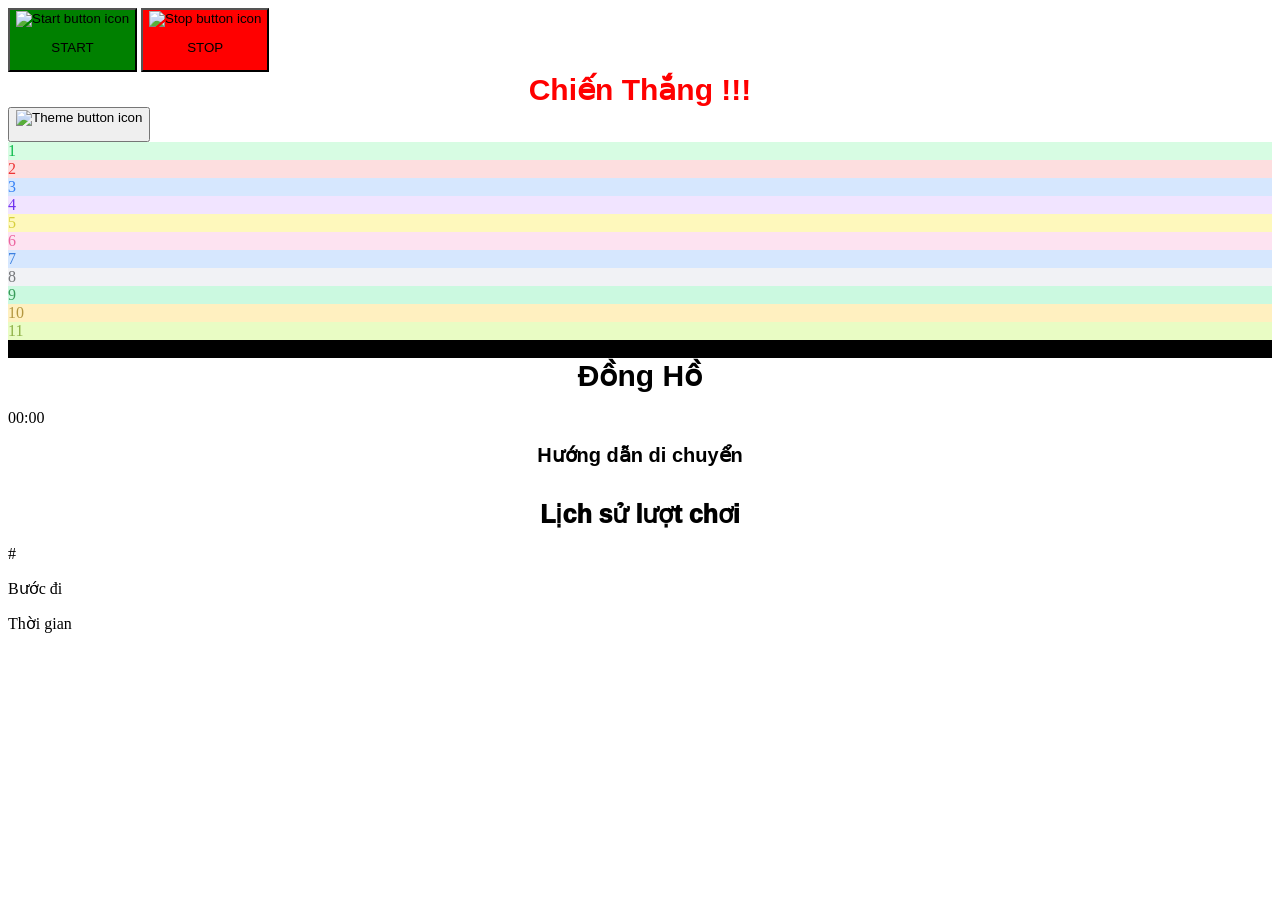
==== thicuoiky.html @ 8aed3033 "Bài Thi Cuối Kỳ" ====
<!DOCTYPE html>
<html lang="en">

<head>
    <meta charset="UTF-8">
    <meta name="viewport" content="width=device-width, initial-scale=1.0">
    <title>GAME-BOX-NAM</title>
    <link rel="stylesheet" href="thicuoiky.css">
</head>

<body>
    <div class="div-1-control-bar">
        <div class="div-1-1-start-stop-field">
            <button class="btn-1-1-start" style="background-color: green;">
                <img class="icon-1-1-start" src="thicuoikyphoto\icons8-start-50.png" alt="Start button icon">
                <p class="p-1-1-start">START</p>
            </button>
            <button class="btn-1-1-stop" style="background-color: red;">
                <img class="icon-1-1-stop" src="thicuoikyphoto\icons8-stop-50.png" alt="Stop button icon">
                <p class="p-1-1-stop">STOP</p>
            </button>
        </div>
        <div class="div-1-2-theme-field">
            <p class="text_chien_thang" style="display:block ;margin:0px;font-weight: 800; font-size: 30px; font-family: 'Segoe UI', Tahoma, Geneva, Verdana, sans-serif; color:red;text-align: center;padding: 0px;">Chiến Thắng !!!</p>
            <button class="btn-1-2-theme">
                <img class="icon-1-2-theme" src="" alt="Theme button icon">
                <p class="p-1-2-theme"></p>
            </button>
        </div>
    </div>
    <div class="div-2-mid-webpage">
        <div class="div-2-1-playground">
            <div class="div-2-1-1-box-game">
                <div class="cell-2-1-1-box-game-x1-y1" x="1" y="1" style="background-color: #D7FCE3; color:#0CBB4B;">1
                </div>
                <div class="cell-2-1-1-box-game-x1-y1" x="1" y="2" style="background-color: #FDDEDF; color: #ED3536;">2
                </div>
                <div class="cell-2-1-1-box-game-x1-y1" x="1" y="3" style="background-color: #D6E7FE; color: #3481F6;">3
                </div>
                <div class="cell-2-1-1-box-game-x1-y1" x="1" y="4" style="background-color: #F1E4FF; color: #7133ef;">4
                </div>
                <div class="cell-2-1-1-box-game-x1-y1" x="2" y="1" style="background-color: #FEF8BC; color: #d6cf3d;">5
                </div>
                <div class="cell-2-1-1-box-game-x1-y1" x="2" y="2" style="background-color: #FDE3F1; color: #ec66a0;">6
                </div>
                <div class="cell-2-1-1-box-game-x1-y1" x="2" y="3" style="background-color: #D6E7FE; color: #3b80e0;">7
                </div>
                <div class="cell-2-1-1-box-game-x1-y1" x="2" y="4" style="background-color: #F1F2F5; color: #76787b;">8
                </div>
                <div class="cell-2-1-1-box-game-x1-y1" x="3" y="1" style="background-color: #CBF9E0; color: #379c59;">9
                </div>
                <div class="cell-2-1-1-box-game-x1-y1" x="3" y="2" style="background-color: #FFF0C0; color: #b3963f;">10
                </div>
                <div class="cell-2-1-1-box-game-x1-y1" x="3" y="3" style="background-color:#E9FCC4; color: #8db046;">11
                </div>
                <div class="cell-2-1-1-box-game-x1-y1" x="3" y="4" style="background-color: #000000; color: #000000;">12
                </div>

            </div>
        </div>
        <div class="div-2-1-system-view">
            <div class="div-2-1-1-time-view">
                <p style="margin:0px;font-weight: 800; font-size: 30px; font-family: 'Segoe UI', Tahoma, Geneva, Verdana, sans-serif; color:black;text-align: center;padding: 0px;"
                    ;>Đồng Hồ</p>
                <p class="timecount">00:00</p>
            </div>
            <div class="div-2-1-2-tutorial-view">
                <p style="margin:0px;font-weight:600; font-size: 20px; font-family: 'Segoe UI', Tahoma, Geneva, Verdana, sans-serif; color:black;text-align: center;padding: 0px;">Hướng dẫn di chuyển</p>
                <img class="img-2-1-2-tutorial" src="thicuoikyphoto\wasd.png" alt="">
                <img class="img-2-1-2-tutorial" src="thicuoikyphoto\arrow.png" alt="">
            </div>
        </div>

    </div>
    <div class="div-3-history-play-board">
        <p  style="margin:15px;font-weight:1000; font-size: 25px; font-family: 'Segoe UI', Tahoma, Geneva, Verdana, sans-serif; color:black;text-align: center;padding: 0px;">Lịch sử lượt chơi</p>
        <div class="div-3-2-history-play-board-title-table">
            <p class="p-3-2-history-play-board-text">#</p>
            <p class="p-3-2-history-play-board-text">Bước đi</p>
            <p class="p-3-2-history-play-board-text">Thời gian</p>
        </div>
    </div>


    <script src="thicuoiky.js"></script>
</body>

</html>
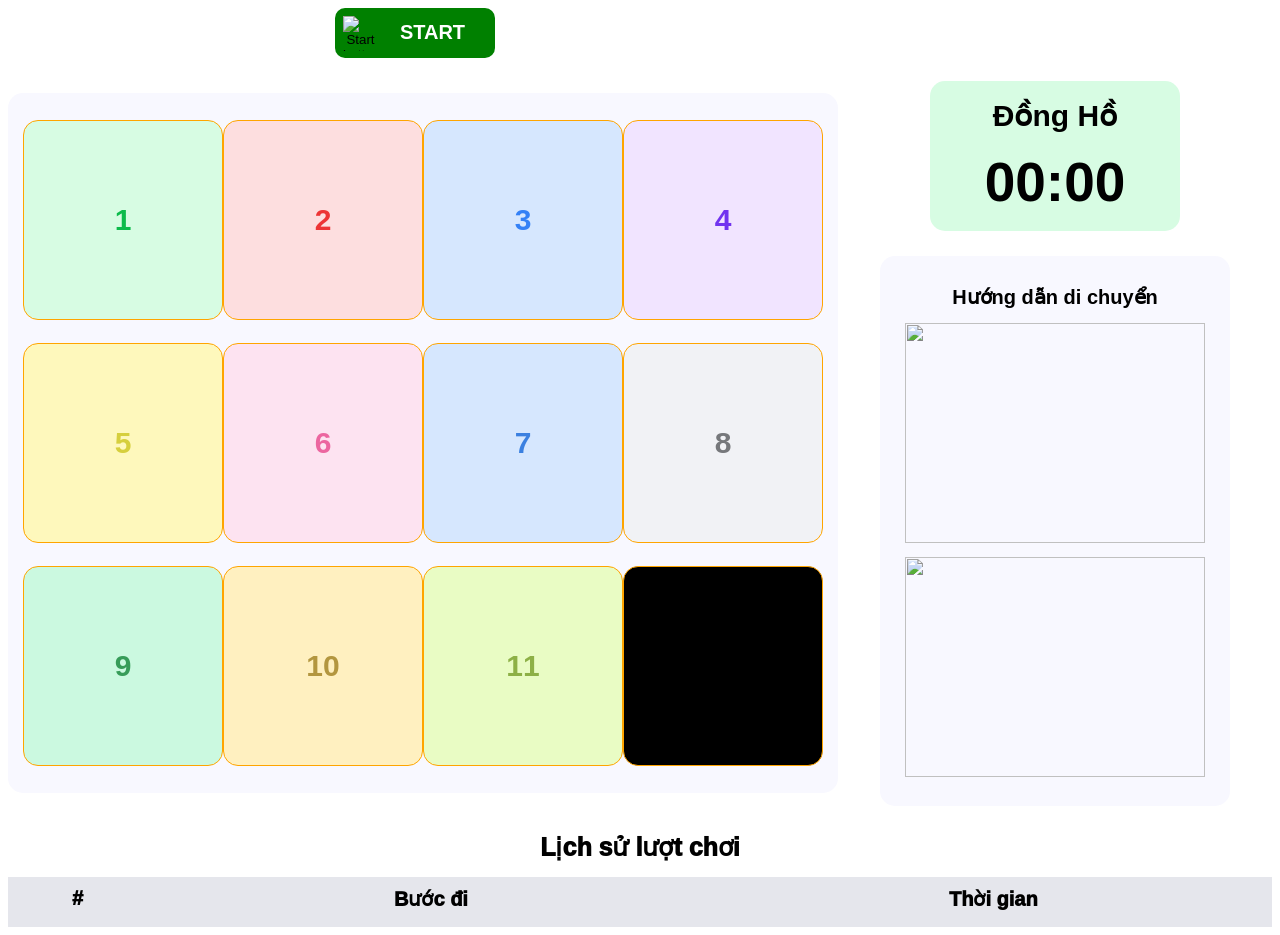
==== commit 090e9453: "update" ====
--- a/thicuoiky.html
+++ b/thicuoiky.html
@@ -21,7 +21,7 @@
             </button>
         </div>
         <div class="div-1-2-theme-field">
-            <p class="text_chien_thang" style="display:block ;margin:0px;font-weight: 800; font-size: 30px; font-family: 'Segoe UI', Tahoma, Geneva, Verdana, sans-serif; color:red;text-align: center;padding: 0px;">Chiến Thắng !!!</p>
+            <p class="text_chien_thang" style="display:none ;margin:0px;font-weight: 800; font-size: 30px; font-family: 'Segoe UI', Tahoma, Geneva, Verdana, sans-serif; color:red;text-align: center;padding: 0px;">Chiến Thắng !!!</p>
             <button class="btn-1-2-theme">
                 <img class="icon-1-2-theme" src="" alt="Theme button icon">
                 <p class="p-1-2-theme"></p>
--- a/thicuoiky.css
+++ b/thicuoiky.css
@@ -0,0 +1,233 @@
+html,
+body {
+    box-sizing: border-box;
+}
+
+*,
+*::before,
+*::after {
+    box-sizing: inherit;
+}
+
+@media (min-width: 768px)and (max-width: 3000px) {
+    .div-1-control-bar {
+        max-width: 1920px;
+        width: 100%;
+        height: 60px;
+
+        display: flex;
+        justify-content: space-evenly;
+
+        .div-1-1-start-stop-field {
+            max-width: 1200px;
+            width: 100%;
+            height: 50px;
+            display: flex;
+            justify-content: space-evenly;
+
+            .btn-1-1-start :hover {
+                transform: scale(1.1);
+                box-shadow: 0 4px 12px rgba(0, 0, 0, 0.2);
+            }
+
+            .btn-1-1-start {
+                width: 160px;
+                height: 50px;
+                border-radius: 10px;
+                display: flex;
+                justify-content: space-around;
+                align-items: center;
+                border-color: transparent;
+
+
+                .icon-1-1-start {
+                    width: 35px;
+                    height: 35px;
+                }
+
+                .p-1-1-start {
+                    width: 120px;
+                    height: 45px;
+                    padding: 10px;
+                    margin: 0px;
+                    text-align: center;
+                    font-weight: 700;
+                    font-size: 20px;
+                    color: white
+                }
+            }
+
+            .btn-1-1-stop :hover {
+                transform: scale(1.1);
+                box-shadow: 0 4px 12px rgba(0, 0, 0, 0.2);
+            }
+
+            .btn-1-1-stop {
+                width: 160px;
+                height: 50px;
+                border-radius: 10px;
+                display: none;
+                justify-content: space-around;
+                align-items: center;
+                border-color: transparent;
+
+
+                .icon-1-1-stop {
+                    width: 35px;
+                    height: 35px;
+                }
+
+                .p-1-1-stop {
+                    width: 120px;
+                    height: 45px;
+                    padding: 10px;
+                    margin: 0px;
+                    text-align: center;
+                    font-weight: 700;
+                    font-size: 20px;
+                    color: white
+                }
+            }
+        }
+
+        .div-1-2-theme-field {
+            max-width: 450px;
+            width: 100%;
+
+            .btn-1-2-theme {
+                display: none
+            }
+
+        }
+    }
+
+    .div-2-mid-webpage {
+        max-width: 1920px;
+        width: 100%;
+        height: 750px;
+        display: flex;
+        justify-content: space-evenly;
+
+        .div-2-1-playground {
+            max-width: 1200px;
+            width: 100%;
+            height: 750px;
+            display: flex;
+            justify-content: center;
+            align-items: center;
+
+
+            .div-2-1-1-box-game {
+                padding: 15px;
+                max-width: 1000px;
+                width: 100%;
+                height: 700px;
+                border-radius: 15px;
+                background-color: ghostwhite;
+                display: grid;
+                grid-template-columns: repeat(4, 1fr);
+                grid-template-rows: repeat(3, 1fr);
+                place-items: center;
+                align-items: center;
+                justify-content: center;
+
+
+                [class^="cell-2-1-1-box-game"] {
+                    width: 200px;
+                    height: 200px;
+                    border: 1px orange solid;
+                    display: flex;
+                    border-radius: 15px;
+                    align-items: center;
+                    justify-content: center;
+                    font-weight: 700;
+                    font-size: 30px;
+                    font-family: 'Segoe UI', Tahoma, Geneva, Verdana, sans-serif;
+
+
+                }
+            }
+        }
+
+        .div-2-1-system-view {
+            max-width: 450px;
+            width: 100%;
+            display: flex;
+            flex-direction: column;
+            align-items: center;
+            justify-content: space-around;
+
+            .div-2-1-1-time-view {
+                width: 250px;
+                height: 150px;
+                border-radius: 15px;
+                background-color: #D7FCE3;
+                display: flex;
+                flex-direction: column;
+                justify-content: space-evenly;
+
+                .timecount {
+                    font-weight: 800;
+                    font-size: 55px;
+                    font-family: 'Segoe UI', Tahoma, Geneva, Verdana, sans-serif;
+                    text-align: center;
+                    color: black;
+                    margin: 0px;
+                }
+            }
+
+            .div-2-1-2-tutorial-view {
+                width: 350px;
+                height: 550px;
+                background-color: ghostwhite;
+                border-radius: 15px;
+                padding: 15px;
+                display: flex;
+                flex-direction: column;
+                justify-content: space-evenly;
+                align-items: center;
+
+                .img-2-1-2-tutorial {
+                    width: 300px;
+                    height: 220px;
+                    object-fit: scale-down;
+                }
+
+            }
+
+        }
+    }
+
+    .div-3-history-play-board {
+        max-width: 1920px;
+        width: 100%;
+        height: auto;
+
+
+        display: flex;
+        flex-direction: column;
+        justify-content: space-evenly;
+        align-items: center;
+
+        .div-3-2-history-play-board-title-table {
+            max-width: 1800px;
+            width: 100%;
+            height: 50px;
+
+            background-color: #E5E6EC;
+            display: grid;
+            grid-template-columns: 1fr 4fr 4fr;
+            gap: 5px;
+
+            .p-3-2-history-play-board-text {
+                font-weight: 1000;
+                font-size: 20px;
+                font-family: 'Segoe UI', Tahoma, Geneva, Verdana, sans-serif;
+                padding: 10px;
+                color: black;
+                margin: 0px;
+                text-align: center;
+            }
+        }
+    }
+}
